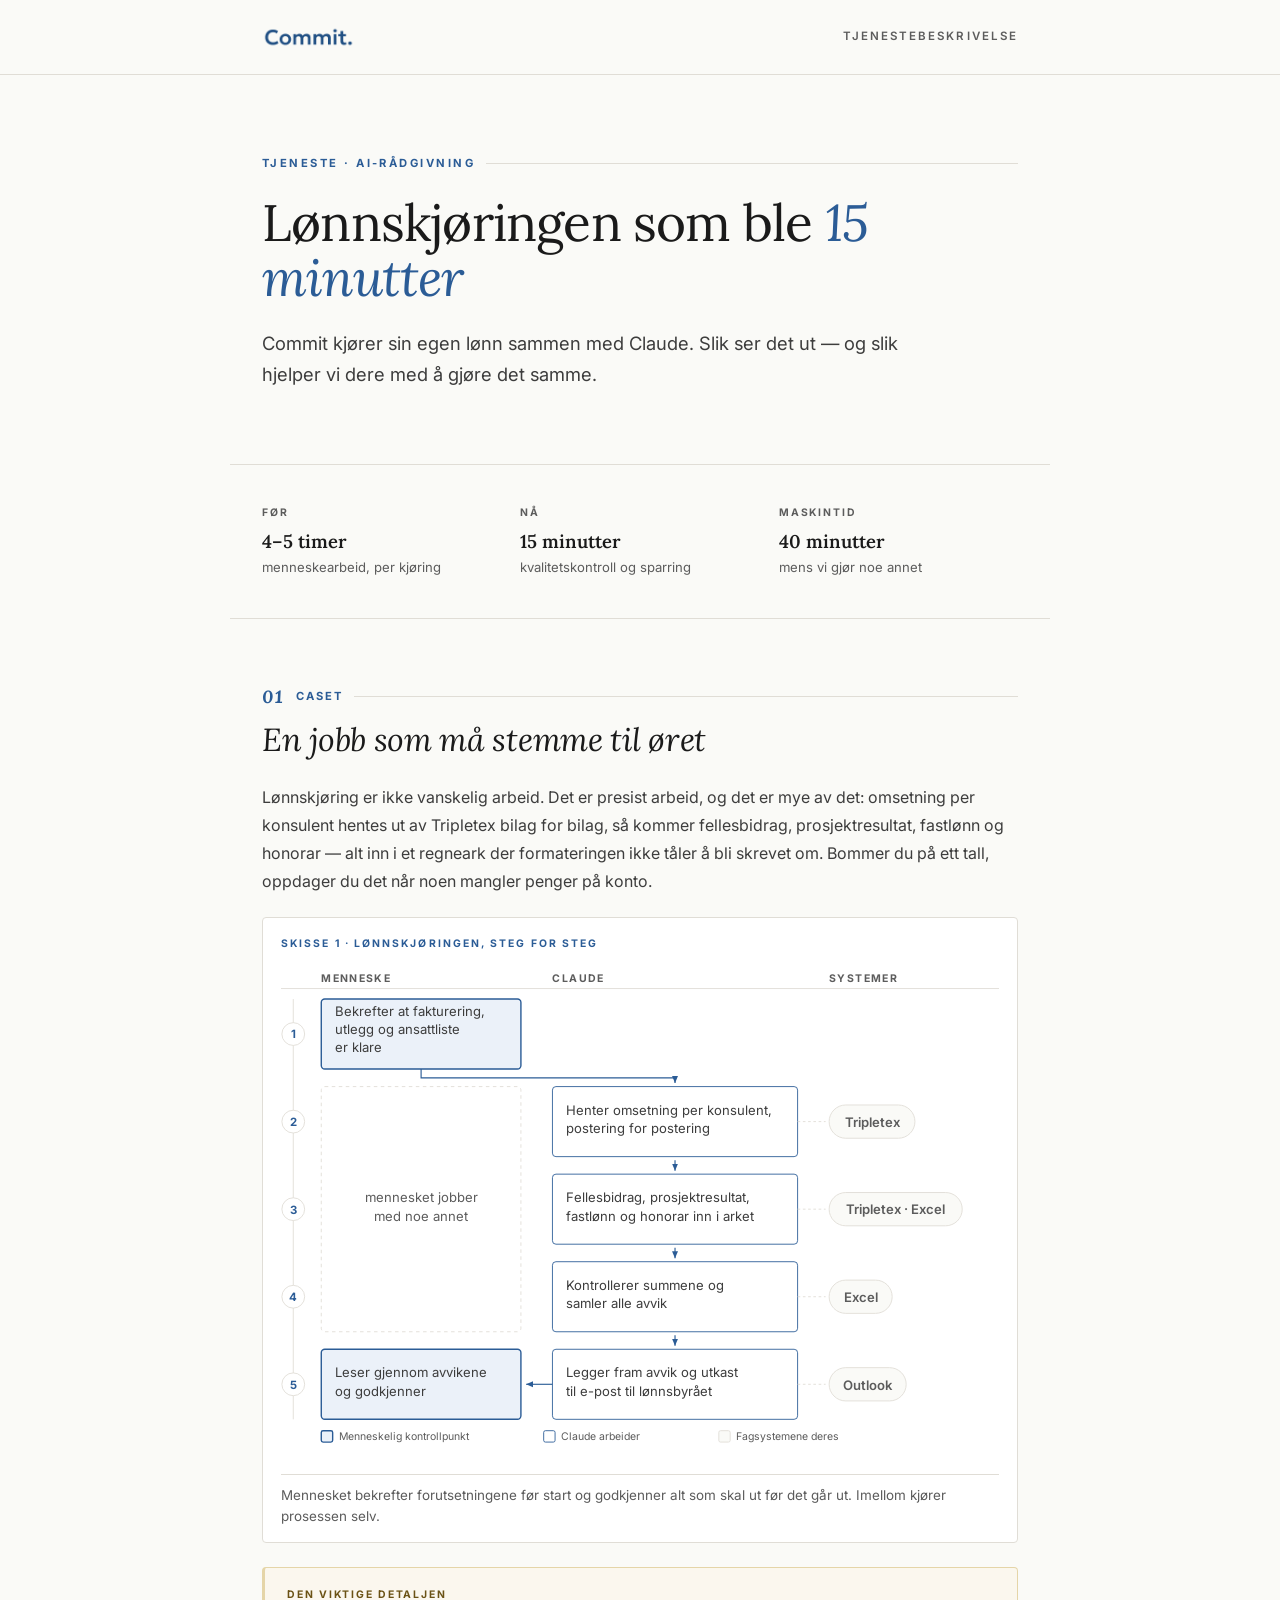
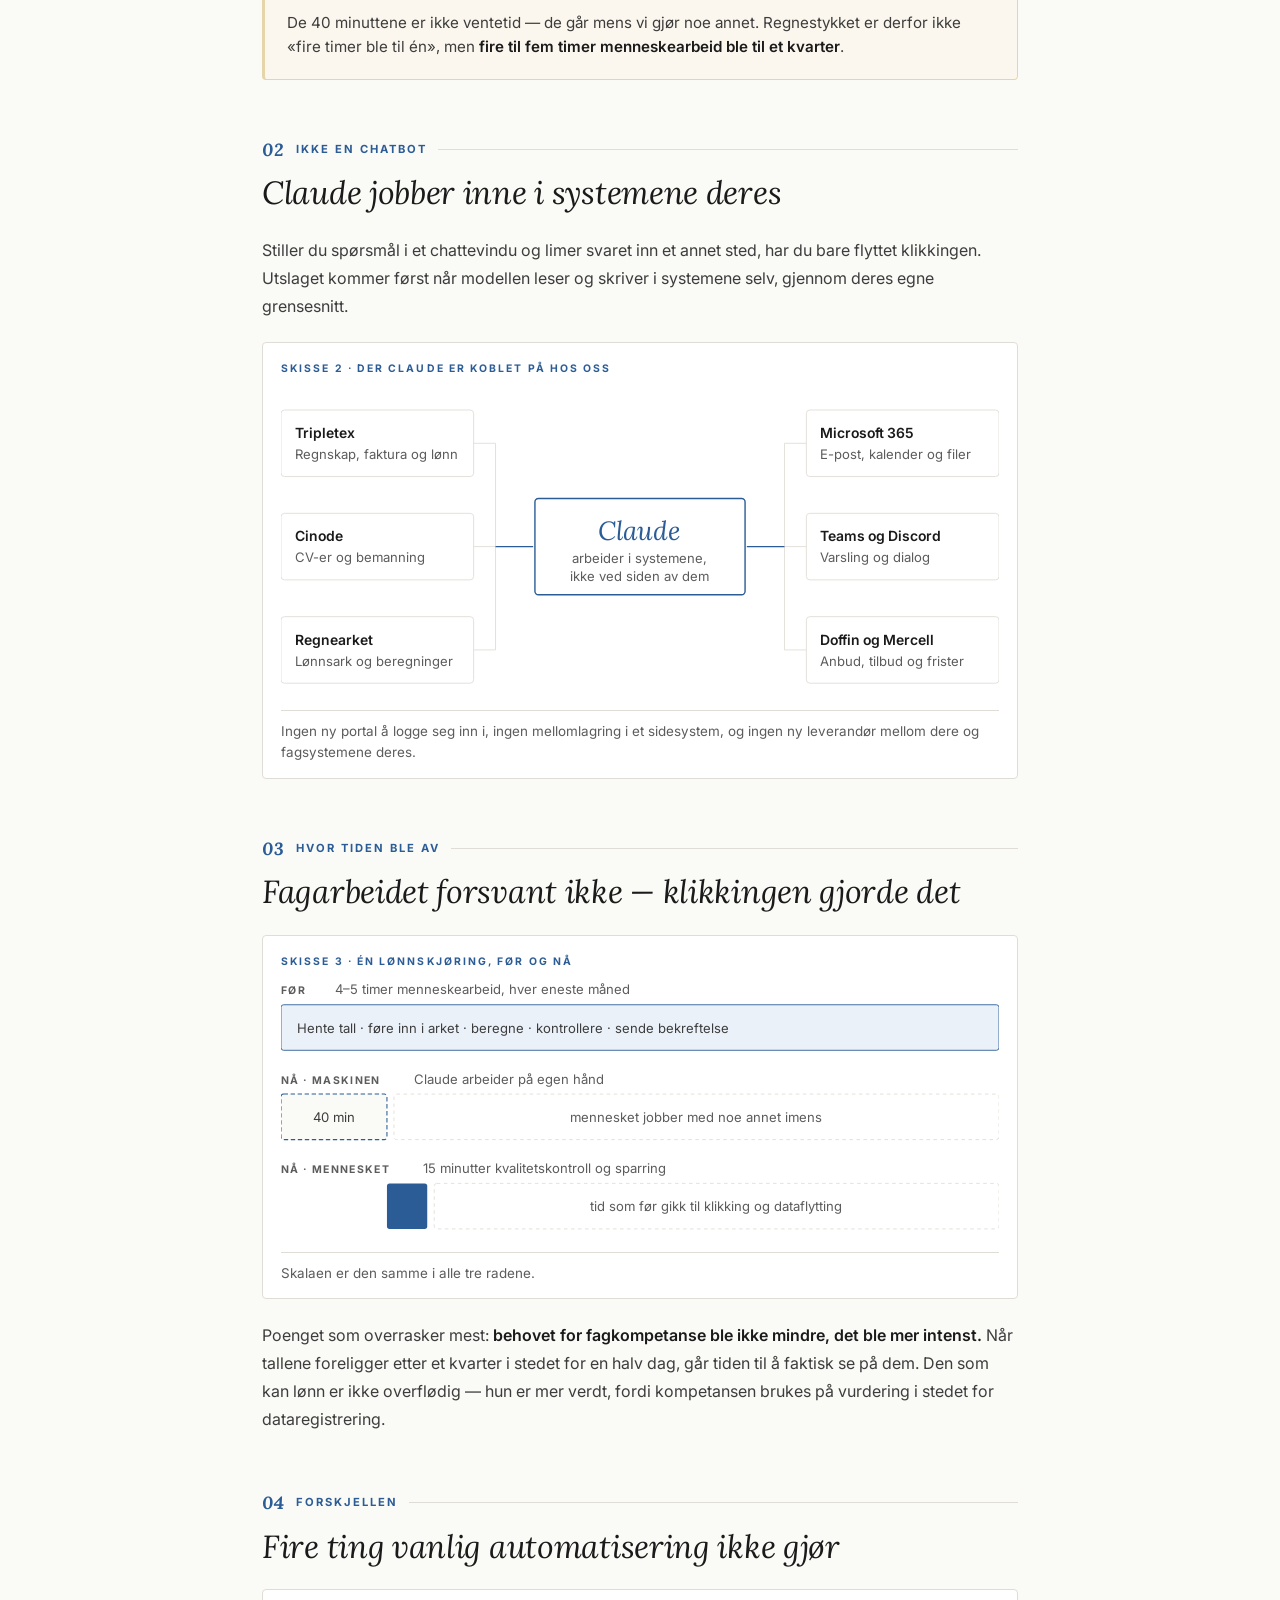
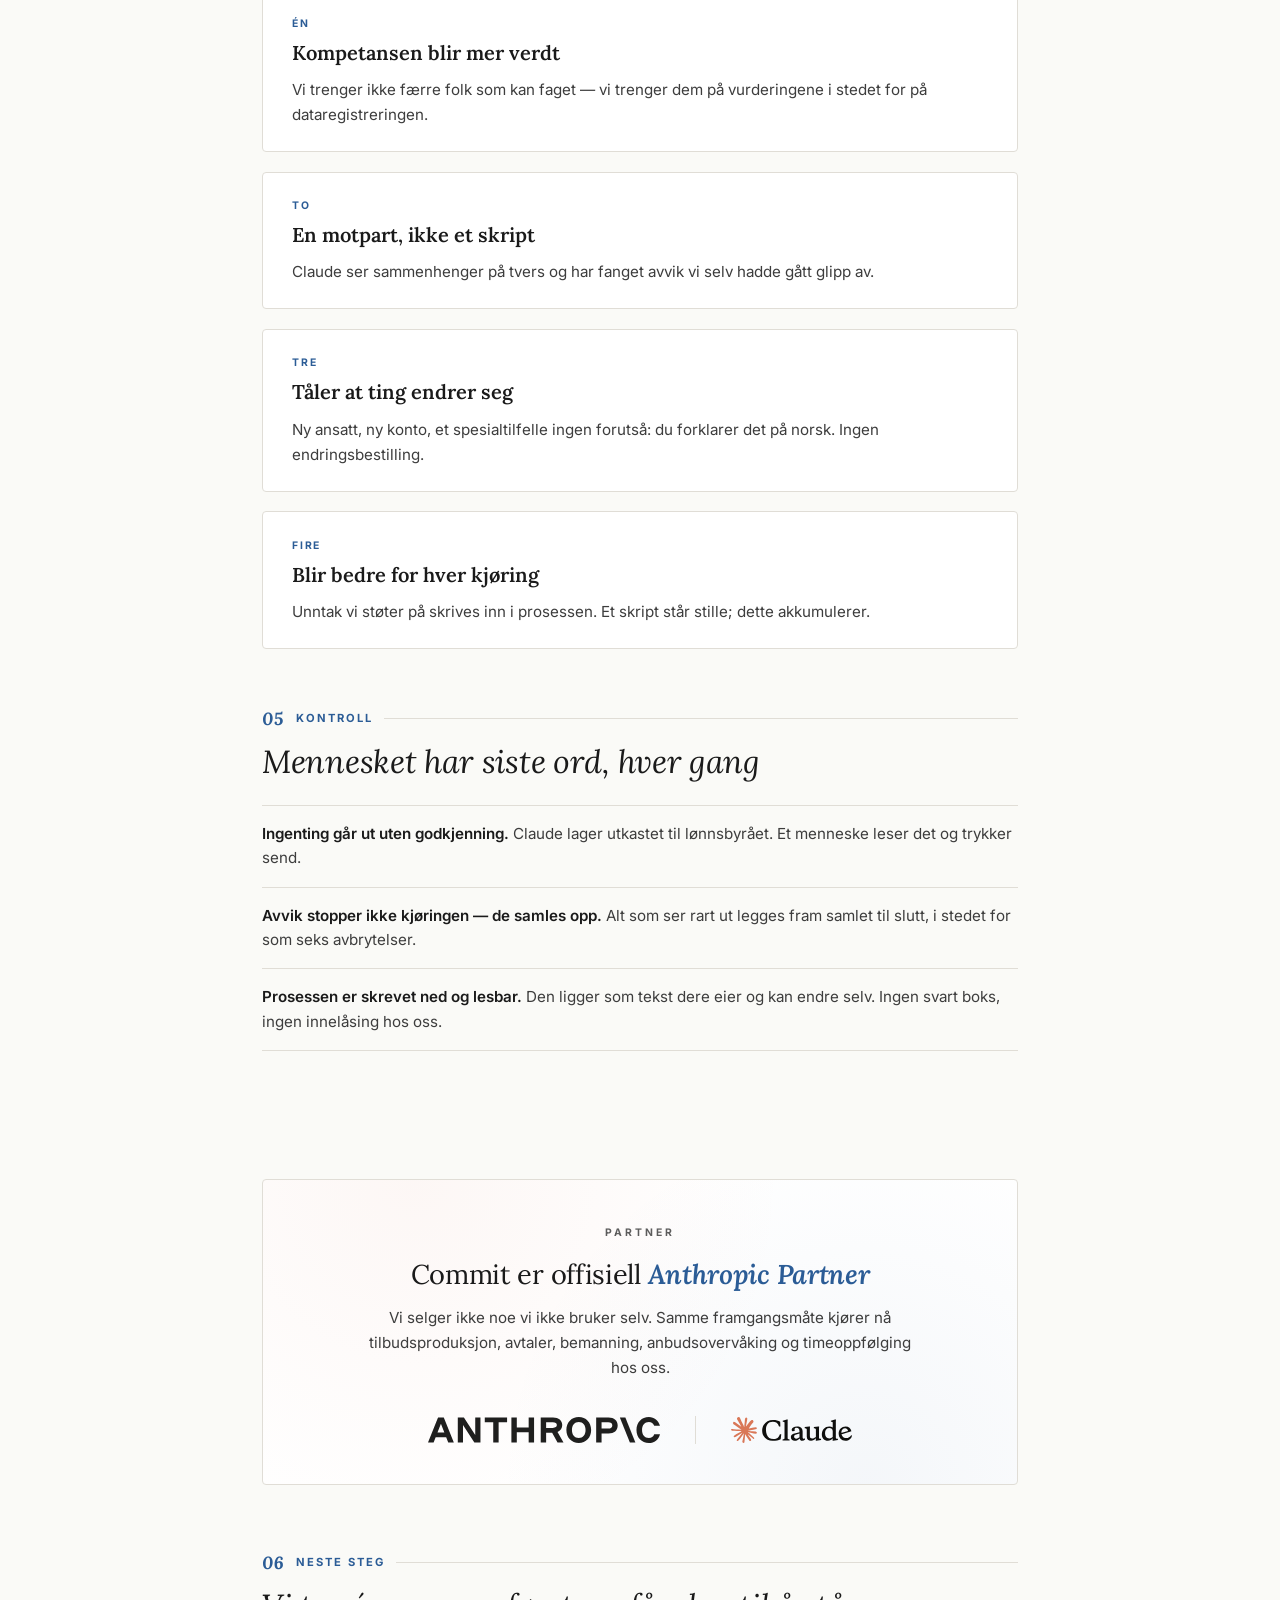
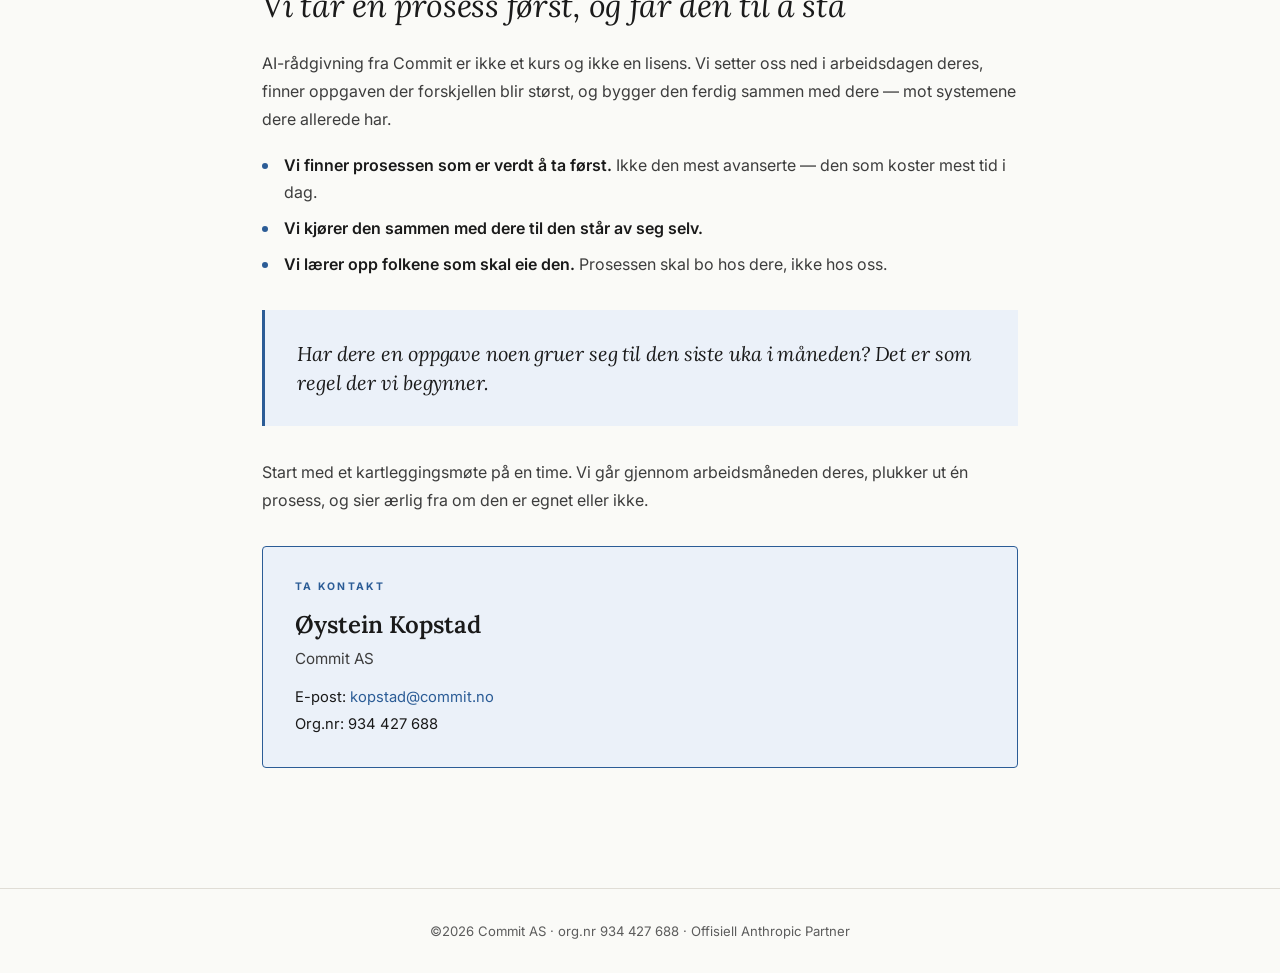
==== index.html @ 09d79eea "Publiser tjenestebeskrivelse for AI-rådgivning Selvstendig HTML (Commit-designsystemet inlinet) plus" ====
<!DOCTYPE html>
<html lang="no">
<head>
<meta charset="UTF-8" />
<meta name="viewport" content="width=device-width, initial-scale=1.0" />
<title>AI-rådgivning — Commit AS</title>
<link rel="preconnect" href="https://fonts.googleapis.com" />
<link rel="preconnect" href="https://fonts.gstatic.com" crossorigin />
<link href="https://fonts.googleapis.com/css2?family=Inter:wght@400;500;600;700&family=Lora:ital,wght@0,400;0,600;1,400;1,600&display=swap" rel="stylesheet" />
<style>
/* =========================================================
   COMMIT DESIGN SYSTEM — v1.2
   En felles stil for Commits dokumenter, websider og PDF-er.
   Bruk via:
   <link href="../Designsystem Commit/commit-style.css" rel="stylesheet" />
   <link href="https://fonts.googleapis.com/css2?family=Inter:wght@400;500;600;700&family=Lora:ital,wght@0,400;0,600;1,400;1,600&display=swap" rel="stylesheet" />

   Endringer i v1.2:
   - Konsolidert font-stack til CSS-variabler (--font-sans, --font-serif).
   - Slettet bakoverkompatibilitetsblokken for nakne <ul> i .content —
     alle dokumenter bruker nå <ul class="bullets"> eksplisitt.
   - @page bruker 20mm rundt hele (matcher Playwright-default uten
     sidetopp/-bunn). Med sidetopp/-bunn bruker Playwright 25mm vert.

   Endringer i v1.1:
   - Løsnet basisstiler (p, strong, em) fra .content-wrapper — virker
     globalt på body-nivå.
   - .section + .section auto-spacing (3.5rem) — slipper inline-style.
   - A11y: :focus-visible, prefers-reduced-motion, --ink-soft #5C5C5C.
   - @page-regel for nettleser-print.
   - Robust font-fallback (system-ui, … for Inter; Georgia for Lora).
   - Komponentkommentarer.
   ========================================================= */

*, *::before, *::after { box-sizing: border-box; margin: 0; padding: 0; }

:root {
  --blue:       #2B5C96;
  --blue-dark:  #1F4373;
  --blue-light: #EBF1F9;
  --ink:        #1a1a1a;
  --ink-mid:    #3D3D3D;
  --ink-soft:   #5C5C5C; /* bumpet fra #666666 for bedre kontrast på små tekster (~6:1 mot --bg) */
  --line:       #E0DDD6;
  --bg:         #FAFAF7;
  --white:      #FFFFFF;
  --warn-bg:    #FBF7EE;
  --warn-line:  #E5D5A8;
  --warn-ink:   #6B5215;
  --container:  820px;

  /* Font-stack med robust system-fallback. Bruk var(--font-sans) / var(--font-serif)
     overalt for å unngå duplisering når stacken må oppdateres. */
  --font-sans:  'Inter', system-ui, -apple-system, 'Segoe UI', Roboto, 'Helvetica Neue', Arial, sans-serif;
  --font-serif: 'Lora', 'Iowan Old Style', 'Apple Garamond', Georgia, 'Times New Roman', serif;
}

html { scroll-behavior: smooth; }
body {
  font-family: var(--font-sans);
  background: var(--bg);
  color: var(--ink);
  -webkit-font-smoothing: antialiased;
  line-height: 1.55;
}

/* ── BASIS-TYPOGRAFI ──
   Disse var tidligere bundet til .content-wrapper. Nå gjelder de globalt
   på body-nivå, slik at <p>, <strong>, <em> får riktig stil uansett om
   innholdet pakkes i .content eller ligger i en annen container.
   Komponenter (.callout, .scenario, .contact-card, .example, .pullquote
   osv.) overstyrer disse selv der det trengs — derfor er base-spesifisiteten
   bevisst lav (body p i stedet for plain p). */
body p {
  font-size: 1rem;
  line-height: 1.75;
  color: var(--ink-mid);
  margin-bottom: 1.2rem;
}
body strong { color: var(--ink); font-weight: 600; }
body em { font-style: italic; color: var(--ink); }

/* ── BULLET-LISTE (signaturen — blå prikk) ──
   Eksplisitt opt-in via .bullets så vi ikke kaprer alle <ul> på siden
   (komponenter som .pitfalls, .refs og .agenda har egne listestiler).
   Nye dokumenter bør bruke <ul class="bullets">. */
.bullets {
  list-style: none;
  margin: 0 0 1.4rem 0;
  padding: 0;
}
.bullets > li {
  font-size: 1rem;
  line-height: 1.7;
  color: var(--ink-mid);
  padding-left: 1.4rem;
  position: relative;
  margin-bottom: 0.55rem;
}
.bullets > li::before {
  content: "";
  position: absolute;
  left: 0;
  top: 0.7rem;
  width: 6px;
  height: 6px;
  border-radius: 50%;
  background: var(--blue);
}

/* Brødtekst-lenker i .content får underline by default for tilgjengelighet —
   farge alene er ikke nok signal om at noe er klikkbart. Komponenter med
   egne lenkestiler (.contact-detail a, .rsvp-btn, footer a) overstyrer
   dette via egen spesifisitet. */
.content a {
  color: var(--blue);
  text-decoration: underline;
  text-decoration-thickness: 1px;
  text-underline-offset: 2px;
}
.content a:hover { color: var(--blue-dark); }

/* ── FOKUS-RING (a11y) ──
   Tastaturbrukere må se hvor fokus er. :focus-visible vises kun når brukeren
   navigerer med tab (ikke ved museklikk), så det forstyrrer ikke pekerflyten. */
a:focus-visible,
button:focus-visible,
.rsvp-btn:focus-visible,
.contact-detail a:focus-visible,
[tabindex]:focus-visible {
  outline: 2px solid var(--blue);
  outline-offset: 2px;
  border-radius: 2px;
}

/* ── REDUCED MOTION (a11y) ──
   Respekter brukerens systeminnstilling for redusert bevegelse. */
@media (prefers-reduced-motion: reduce) {
  html { scroll-behavior: auto; }
  *, *::before, *::after {
    transition: none !important;
    animation: none !important;
  }
}

/* ── NAV ── */
/* Toppstripe med logo og evt. meta-tekst. Brukes på alle dokumenter. */
header.topnav {
  background: var(--bg);
  border-bottom: 1px solid var(--line);
}
.nav-wrap {
  max-width: var(--container);
  margin: 0 auto;
  padding: 0 2rem;
  height: 74px;
  display: flex;
  align-items: center;
  justify-content: space-between;
}
.logo-lockup {
  display: flex;
  align-items: center;
  gap: 1.1rem;
  color: var(--ink);
}
.logo-lockup .logo-img { height: 26px; width: auto; display: block; }
.logo-lockup .logo-secondary { height: 30px; width: auto; display: block; }
.logo-divider {
  width: 1px;
  height: 26px;
  background: var(--line);
  display: block;
}
.nav-meta {
  font-size: 0.72rem;
  font-weight: 600;
  color: var(--ink-soft);
  letter-spacing: 0.18em;
  text-transform: uppercase;
}

/* ── HERO ── */
/* Stor inngangsblokk: eyebrow + H1 (Lora med blå italic-aksent) + ingress.
   Bruk på første side av dokumentet — rapport, guide, invitasjon. */
.hero {
  max-width: var(--container);
  margin: 0 auto;
  padding: 5rem 2rem 3.5rem;
}
.eyebrow {
  font-size: 0.7rem;
  font-weight: 700;
  letter-spacing: 0.22em;
  text-transform: uppercase;
  color: var(--blue);
  margin-bottom: 1.4rem;
  display: flex;
  align-items: center;
  gap: 0.7rem;
}
.eyebrow::after {
  content: "";
  display: block;
  flex: 1;
  height: 1px;
  background: var(--line);
}
.hero h1 {
  font-family: var(--font-serif);
  font-size: 3.2rem;
  font-weight: 400;
  line-height: 1.07;
  letter-spacing: -0.8px;
  color: var(--ink);
  margin-bottom: 1.5rem;
}
.hero h1 .italic {
  font-style: italic;
  color: var(--blue);
}
.hero-subtitle {
  font-family: var(--font-serif);
  font-style: italic;
  font-size: 1.35rem;
  color: var(--ink-mid);
  line-height: 1.4;
  margin-bottom: 1.4rem;
  max-width: 640px;
}
.hero-ingress {
  font-size: 1.15rem;
  line-height: 1.65;
  color: var(--ink-mid);
  max-width: 640px;
}

/* ── FACT BAR (3-kolonne fakta-stripe) ── */
/* Bruk når dokumentet skal åpne/avslutte med 3 nøkkeltall eller fakta-par
   (dato, sted, varighet — eller honorar, varslingsfrist, kanal). */
.facts {
  max-width: var(--container);
  margin: 0 auto;
  padding: 2.5rem 2rem;
  border-top: 1px solid var(--line);
  border-bottom: 1px solid var(--line);
  display: grid;
  grid-template-columns: repeat(3, minmax(0, 1fr));
  gap: 1.2rem;
}
.fact-label {
  font-size: 0.65rem;
  font-weight: 700;
  letter-spacing: 0.18em;
  text-transform: uppercase;
  color: var(--ink-soft);
  margin-bottom: 0.5rem;
}
.fact-value {
  font-family: var(--font-serif);
  font-size: 1.15rem;
  font-weight: 600;
  color: var(--ink);
  line-height: 1.35;
}
.fact-sub {
  font-size: 0.82rem;
  color: var(--ink-soft);
  margin-top: 0.2rem;
}

/* ── CONTENT BLOCK ── */
/* Hovedinnholds-wrapper. Sentrerer alt på 820 px og setter top/side-padding.
   Innholds-typografien (p/ul/strong/em) gjelder globalt fra body-laget;
   .content gir kun layout her. */
.content {
  max-width: var(--container);
  margin: 0 auto;
  padding: 4rem 2rem 2rem;
}
.section {
  margin-bottom: 3.5rem;
}
/* Hjelperegel: gir avstand mellom påfølgende seksjoner uten inline-style.
   margin-bottom over fungerer fortsatt for første seksjon, denne er
   redundant for normalt flow men sikrer korrekt spacing om noen velger
   å nullstille margin-bottom lokalt. */
.section + .section { margin-top: 3.5rem; }
.section-num {
  font-family: var(--font-serif);
  font-style: italic;
  font-size: 1.1rem;
  color: var(--blue);
  font-variant-numeric: tabular-nums;
  letter-spacing: 0.02em;
}
.section-kicker {
  font-size: 0.7rem;
  font-weight: 700;
  letter-spacing: 0.18em;
  text-transform: uppercase;
  color: var(--blue);
  margin-bottom: 0.7rem;
  display: flex;
  align-items: center;
  gap: 0.7rem;
}
.section-kicker.no-rule::after { display: none; }
.section-kicker:not(.no-rule)::after {
  content: "";
  display: block;
  flex: 1;
  height: 1px;
  background: var(--line);
}
.section-title {
  font-family: var(--font-serif);
  font-size: 2rem;
  font-weight: 400;
  font-style: italic;
  color: var(--ink);
  margin-bottom: 1.5rem;
  letter-spacing: -0.3px;
  line-height: 1.18;
}
.subsection-title {
  font-family: var(--font-serif);
  font-size: 1.3rem;
  font-weight: 600;
  color: var(--ink);
  margin: 2rem 0 0.9rem;
  letter-spacing: -0.2px;
  line-height: 1.25;
}

/* Inline-stat (tall som skal stikke seg ut) */
/* Bruk inni en setning for å fremheve et nøkkeltall: "honoraret på <span class="stat">12 000 kr</span>". */
.stat,
.stat-inline {
  font-family: var(--font-serif);
  font-weight: 600;
  color: var(--blue);
  font-style: italic;
  font-variant-numeric: tabular-nums;
}

/* ── PULL QUOTE ── */
/* Sitat eller forskningsspørsmål — blålys bakgrunn, blå venstrekant.
   Bruk for å løfte fram en sentral påstand, et sitat fra en kilde, eller
   det grunnleggende spørsmålet et notat forsøker å besvare. */
.pullquote {
  margin: 2rem 0;
  padding: 1.8rem 2rem;
  border-left: 3px solid var(--blue);
  background: var(--blue-light);
  font-family: var(--font-serif);
  font-style: italic;
  font-size: 1.25rem;
  line-height: 1.45;
  color: var(--ink);
  letter-spacing: -0.1px;
}

/* ── CALLOUT (advarsel/merknad — varm gul) ── */
/* Bruk for skattefeller, "pass på", regulatoriske notater og andre
   merknader leseren absolutt må fange opp. Holdes sparsomt — én eller to
   per dokument. */
.callout {
  background: var(--warn-bg);
  border: 1px solid var(--warn-line);
  border-left: 3px solid var(--warn-line);
  border-radius: 4px;
  padding: 1.2rem 1.4rem;
  margin: 1.5rem 0 1.8rem;
}
.callout-label {
  font-size: 0.65rem;
  font-weight: 700;
  letter-spacing: 0.18em;
  text-transform: uppercase;
  color: var(--warn-ink);
  margin-bottom: 0.5rem;
}
.callout p {
  font-size: 0.95rem;
  line-height: 1.6;
  color: var(--ink-mid);
  margin-bottom: 0;
}
.callout p + p { margin-top: 0.7rem; }
.callout strong { color: var(--ink); }

/* ── KEY/VALUE LIST (ratelist — for satser/priser) ── */
/* Tett liste der venstre side er en etikett (hva) og høyre side et tall
   (hvor mye). Bruk til prislister, satsoversikter, godtgjøringstabeller. */
.ratelist {
  margin: 1.2rem 0 2rem;
  border-top: 1px solid var(--line);
}
.rate-row {
  display: grid;
  grid-template-columns: 1fr auto;
  gap: 1.5rem;
  padding: 1rem 0;
  border-bottom: 1px solid var(--line);
  align-items: baseline;
}
.rate-label {
  font-size: 0.95rem;
  color: var(--ink);
}
.rate-label-sub {
  font-size: 0.82rem;
  color: var(--ink-soft);
  margin-top: 0.15rem;
}
.rate-value {
  font-family: var(--font-serif);
  font-weight: 600;
  color: var(--blue);
  font-size: 1.1rem;
  font-variant-numeric: tabular-nums;
  white-space: nowrap;
}

/* ── DEFINITION TABLE (2 kolonne kort-par) ── */
/* To hvite kort side om side med liten label + tittel + body. Bruk når
   to begreper skal stilles opp mot hverandre (f.eks. "før" vs "etter",
   "regelen" vs "unntaket"). */
.deftable {
  display: grid;
  grid-template-columns: 1fr 1fr;
  gap: 1.2rem;
  margin: 1.5rem 0 2rem;
}
.defcard {
  background: var(--white);
  border: 1px solid var(--line);
  border-radius: 4px;
  padding: 1.6rem 1.6rem 1.4rem;
}
.defcard-label {
  font-size: 0.65rem;
  font-weight: 700;
  letter-spacing: 0.18em;
  text-transform: uppercase;
  color: var(--blue);
  margin-bottom: 0.6rem;
}
.defcard-title {
  font-family: var(--font-serif);
  font-size: 1.2rem;
  font-weight: 600;
  color: var(--ink);
  margin-bottom: 0.6rem;
}
.defcard-body {
  font-size: 0.92rem;
  line-height: 1.6;
  color: var(--ink-soft);
}
.defcard-body strong { color: var(--ink); }

/* ── DATA TABLE (3-kolonne, for teori/oversikter) ── */
/* Tre-kolonne tabell egnet for teori-oversikter, lovparagrafer eller
   andre rader der primærtekst, sekundærtekst og tertiærtekst hører
   sammen. .is-2col gir et lett justert kolonneoppsett. */
.datatable {
  margin: 1.5rem 0 1.8rem;
  border-top: 1px solid var(--line);
  width: 100%;
}
.datatable-row {
  display: grid;
  grid-template-columns: 1.4fr 1.2fr 2fr;
  gap: 1.2rem;
  padding: 1rem 0;
  border-bottom: 1px solid var(--line);
  align-items: start;
}
.datatable-row.is-head {
  padding: 0.7rem 0;
  border-bottom: 1px solid var(--ink);
}
.datatable-row.is-head > div {
  font-size: 0.65rem;
  font-weight: 700;
  letter-spacing: 0.18em;
  text-transform: uppercase;
  color: var(--ink-soft);
}
.dt-primary {
  font-weight: 600;
  color: var(--ink);
  font-size: 0.96rem;
  line-height: 1.4;
}
.dt-secondary {
  font-size: 0.88rem;
  color: var(--ink-soft);
  line-height: 1.5;
  font-style: italic;
}
.dt-tertiary {
  font-size: 0.92rem;
  color: var(--ink-mid);
  line-height: 1.55;
}
.datatable.is-2col .datatable-row { grid-template-columns: 1fr 1.2fr 1.6fr; }

/* ── TRACKS (2-kolonne kort med leder/lead — for tospor-agendaer) ── */
/* Bruk når et arrangement har to parallelle spor (f.eks. teknisk vs.
   forretning), eller for å presentere to alternative løp side om side. */
.tracks {
  display: grid;
  grid-template-columns: 1fr 1fr;
  gap: 1.2rem;
  margin-top: 2rem;
}
.track {
  background: var(--white);
  border: 1px solid var(--line);
  border-radius: 4px;
  padding: 1.8rem;
}
.track-label {
  font-size: 0.65rem;
  font-weight: 700;
  letter-spacing: 0.18em;
  text-transform: uppercase;
  color: var(--blue);
  margin-bottom: 0.7rem;
}
.track-title {
  font-family: var(--font-serif);
  font-size: 1.3rem;
  font-weight: 600;
  color: var(--ink);
  margin-bottom: 0.7rem;
  line-height: 1.25;
}
.track-desc {
  font-size: 0.92rem;
  line-height: 1.6;
  color: var(--ink-soft);
  margin-bottom: 1.2rem;
}
.track-lead {
  font-size: 0.82rem;
  color: var(--ink-mid);
  border-top: 1px solid var(--line);
  padding-top: 0.9rem;
}
.track-lead-label {
  font-size: 0.62rem;
  font-weight: 700;
  letter-spacing: 0.16em;
  text-transform: uppercase;
  color: var(--ink-soft);
  margin-bottom: 0.2rem;
}

/* ── AGENDA (tidslinje) ── */
/* Klokkeslett-basert programoversikt. Bruk i invitasjoner og program-
   notater når noe skjer i en sekvens med faste tidspunkter. */
.agenda {
  margin-top: 2.5rem;
  border-top: 1px solid var(--line);
}
.agenda-row {
  display: grid;
  grid-template-columns: 90px 1fr;
  gap: 1.5rem;
  padding: 1.4rem 0;
  border-bottom: 1px solid var(--line);
  align-items: start;
}
.agenda-time {
  font-family: var(--font-serif);
  font-size: 1.1rem;
  font-weight: 600;
  color: var(--blue);
  font-variant-numeric: tabular-nums;
}
.agenda-body {
  font-size: 1rem;
  color: var(--ink);
}
.agenda-body strong {
  font-weight: 600;
  color: var(--ink);
}
.agenda-body-sub {
  font-size: 0.88rem;
  color: var(--ink-soft);
  margin-top: 0.25rem;
}

/* ── PRESENTERS (ansiktssirkler med navn/rolle) ── */
/* Bruk for å vise hvem som holder noe — foredragsholdere, panel,
   verter. Liten rund profilbilde + navn + rolle. */
.presenters {
  display: flex;
  gap: 2rem;
  margin-top: 1.5rem;
  flex-wrap: wrap;
}
.presenter {
  display: flex;
  gap: 0.8rem;
  align-items: center;
}
.presenter img {
  width: 48px;
  height: 48px;
  border-radius: 50%;
  object-fit: cover;
  object-position: center top;
}
.presenter-name {
  font-weight: 600;
  color: var(--ink);
  font-size: 0.92rem;
}
.presenter-role {
  font-size: 0.78rem;
  color: var(--ink-soft);
}

/* ── HYPOTHESIS / NUMBERED CARDS (H1, H2 ...) ── */
/* Hypotese-kort med stor italic-label til venstre (H1, H2 ...) og
   beskrivelse til høyre. Bruk i fagnotater, masteroppgaver og
   problemnotater der ulike hypoteser/forslag skal listes. */
.hypotheses {
  display: grid;
  grid-template-columns: 1fr;
  gap: 0.9rem;
  margin: 1.5rem 0 0.4rem;
}
.hyp {
  display: grid;
  grid-template-columns: 56px 1fr;
  gap: 1.2rem;
  background: var(--white);
  border: 1px solid var(--line);
  border-radius: 4px;
  padding: 1.3rem 1.5rem;
  align-items: start;
}
.hyp-label {
  font-family: var(--font-serif);
  font-style: italic;
  font-weight: 600;
  font-size: 1.4rem;
  color: var(--blue);
  line-height: 1;
}
.hyp-body {
  font-size: 0.97rem;
  line-height: 1.6;
  color: var(--ink-mid);
}

/* ── SCENARIOS (kort med label + tittel + kropp) ── */
/* Bruk når ulike kontekster eller tilfeller skal beskrives parallelt
   ("Scenario A: kunden er...", "Scenario B: kunden er..."). */
.scenarios {
  display: grid;
  grid-template-columns: 1fr;
  gap: 1.2rem;
  margin: 1.5rem 0 1rem;
}
.scenario {
  background: var(--white);
  border: 1px solid var(--line);
  border-radius: 4px;
  padding: 1.6rem 1.8rem 1.5rem;
}
.scenario-label {
  font-size: 0.65rem;
  font-weight: 700;
  letter-spacing: 0.18em;
  text-transform: uppercase;
  color: var(--blue);
  margin-bottom: 0.5rem;
}
.scenario-title {
  font-family: var(--font-serif);
  font-size: 1.25rem;
  font-weight: 600;
  color: var(--ink);
  margin-bottom: 0.7rem;
  line-height: 1.3;
}
.scenario-body {
  font-size: 0.95rem;
  line-height: 1.65;
  color: var(--ink-mid);
}

/* ── EXAMPLES (talleksempler — 2-kolonne kort med summlinje) ── */
/* Konkrete talleksempler stilt opp mot hverandre — f.eks. "med fradrag"
   vs. "uten fradrag", eller to ulike honorarberegninger. Hvert kort har
   egen summlinje nederst. */
.examples {
  display: grid;
  grid-template-columns: 1fr 1fr;
  gap: 1.2rem;
  margin-top: 1.5rem;
}
.example {
  background: var(--white);
  border: 1px solid var(--line);
  border-radius: 4px;
  padding: 1.6rem 1.6rem 1.4rem;
  display: flex;
  flex-direction: column;
}
.example-label {
  font-size: 0.65rem;
  font-weight: 700;
  letter-spacing: 0.18em;
  text-transform: uppercase;
  color: var(--blue);
  margin-bottom: 0.6rem;
}
.example-title {
  font-family: var(--font-serif);
  font-size: 1.15rem;
  font-weight: 600;
  color: var(--ink);
  margin-bottom: 0.5rem;
  line-height: 1.3;
}
.example-setup {
  font-size: 0.88rem;
  line-height: 1.55;
  color: var(--ink-soft);
  margin-bottom: 1rem;
}
.example-lines {
  font-size: 0.9rem;
  line-height: 1.55;
  color: var(--ink-mid);
  margin-bottom: 0.9rem;
}
.example-line {
  display: flex;
  justify-content: space-between;
  gap: 0.6rem;
  padding: 0.3rem 0;
  border-bottom: 1px dotted var(--line);
}
.example-line:last-child { border-bottom: none; }
.example-line-text { color: var(--ink-mid); }
.example-line-amount {
  font-variant-numeric: tabular-nums;
  color: var(--ink);
  white-space: nowrap;
}
.example-total {
  margin-top: auto;
  padding-top: 0.9rem;
  border-top: 1px solid var(--line);
  display: flex;
  justify-content: space-between;
  align-items: baseline;
  gap: 0.6rem;
}
.example-total-label {
  font-size: 0.7rem;
  font-weight: 700;
  letter-spacing: 0.16em;
  text-transform: uppercase;
  color: var(--ink-soft);
}
.example-total-amount {
  font-family: var(--font-serif);
  font-weight: 600;
  font-style: italic;
  color: var(--blue);
  font-size: 1.25rem;
  font-variant-numeric: tabular-nums;
}

/* ── PITFALLS LIST (tett liste med separatorlinjer) ── */
/* Bruk når en huskeliste/sjekkliste/feilliste skal være lett å skanne.
   Tettere enn vanlig <ul>, ingen punkter, kun separatorlinjer mellom
   punktene. Egnet for "vanlige feil", "ting å passe på". */
.pitfalls {
  list-style: none;
  margin: 1.2rem 0 0 0;
  padding: 0;
  border-top: 1px solid var(--line);
}
.pitfalls li {
  padding: 1rem 0;
  border-bottom: 1px solid var(--line);
  font-size: 0.95rem;
  line-height: 1.6;
  color: var(--ink-mid);
}
.pitfalls li::before { display: none; }
.pitfalls li strong { color: var(--ink); }

/* ── REFERENCES (akademisk litteraturliste) ── */
/* Litteraturliste/kildehenvisninger med hengende innrykk. Bruk i
   fagnotater og masteroppgavetekster der sitater må refereres formelt. */
.refs {
  margin-top: 1rem;
  list-style: none;
  padding: 0;
}
.refs li {
  font-size: 0.86rem;
  line-height: 1.55;
  color: var(--ink-mid);
  padding-left: 1.6rem;
  text-indent: -1.6rem;
  margin-bottom: 0.65rem;
}
.refs li::before { display: none; }
.refs li em { font-style: italic; }

/* ── CONTACT CARD (lyseblå kontaktboks) ── */
/* Avsluttende kontaktkort — hvem kan jeg ringe? Bruk én gang nederst i
   dokumentet, gjerne over RSVP eller footer. */
.contact-card {
  background: var(--blue-light);
  border: 1px solid var(--blue);
  border-radius: 4px;
  padding: 2rem 2rem 1.7rem;
  margin: 2rem 0 1rem;
}
.contact-label {
  font-size: 0.65rem;
  font-weight: 700;
  letter-spacing: 0.22em;
  text-transform: uppercase;
  color: var(--blue);
  margin-bottom: 0.7rem;
}
.contact-name {
  font-family: var(--font-serif);
  font-size: 1.5rem;
  font-weight: 600;
  color: var(--ink);
  margin-bottom: 0.2rem;
}
.contact-role {
  font-size: 0.95rem;
  color: var(--ink-mid);
  margin-bottom: 1rem;
}
.contact-detail {
  font-size: 0.92rem;
  color: var(--ink);
  margin-bottom: 0.25rem;
}
.contact-detail a {
  color: var(--blue);
  text-decoration: none;
  border-bottom: 1px solid transparent;
  transition: border-color 0.2s;
}
.contact-detail a:hover { border-bottom-color: var(--blue); }

/* ── PARTNER PANEL (sentrert hvitt panel med radial-glow) ── */
/* Bruk i invitasjoner og samarbeidsannonser når en partner / samarbeids-
   organisasjon skal løftes fram. Subtil radial-glow gir varme uten å
   bryte med 1-pikselslinje-estetikken. */
.partner {
  max-width: var(--container);
  margin: 2.5rem auto 0;
  padding: 0 2rem;
}
.partner-inner {
  background: var(--white);
  border: 1px solid var(--line);
  border-radius: 4px;
  padding: 2.8rem 2.5rem 2.5rem;
  text-align: center;
  position: relative;
  overflow: hidden;
}
.partner-inner::before {
  content: "";
  position: absolute;
  inset: 0;
  background:
    radial-gradient(circle at 20% 0%, rgba(217,119,87,0.06) 0%, transparent 55%),
    radial-gradient(circle at 80% 100%, rgba(43,92,150,0.05) 0%, transparent 55%);
  pointer-events: none;
}
.partner-inner > * { position: relative; }
.partner-label {
  font-size: 0.65rem;
  font-weight: 700;
  letter-spacing: 0.28em;
  text-transform: uppercase;
  color: var(--ink-soft);
  margin-bottom: 1rem;
}
.partner-title {
  font-family: var(--font-serif);
  font-size: 1.7rem;
  font-weight: 400;
  color: var(--ink);
  line-height: 1.25;
  letter-spacing: -0.3px;
  margin-bottom: 0.9rem;
}
.partner-title .partner-italic {
  font-style: italic;
  font-weight: 600;
  color: var(--blue);
}
.partner-desc {
  font-size: 0.95rem;
  line-height: 1.65;
  color: var(--ink-mid);
  max-width: 560px;
  margin: 0 auto 2.2rem;
}
.partner-lockup {
  display: flex;
  align-items: center;
  justify-content: center;
  gap: 2.2rem;
  flex-wrap: wrap;
}
.partner-lockup img { display: block; height: 26px; width: auto; }
.partner-lockup .partner-divider {
  width: 1px;
  height: 28px;
  background: var(--line);
  display: block;
}

/* ── RSVP (call-to-action med knapp og QR) ── */
/* Eksklusivt for invitasjoner: påmeldingsblokk med stor italic-tittel,
   beskjed, knapp og evt. QR-kode. Plasseres mot slutten, før footer. */
.rsvp {
  max-width: var(--container);
  margin: 0 auto;
  padding: 3.5rem 2rem 4rem;
  text-align: center;
}
.rsvp-title {
  font-family: var(--font-serif);
  font-size: 2rem;
  font-weight: 400;
  font-style: italic;
  color: var(--ink);
  margin-bottom: 0.8rem;
  letter-spacing: -0.3px;
}
.rsvp p {
  font-size: 1rem;
  color: var(--ink-mid);
  max-width: 520px;
  margin: 0 auto 2rem;
  line-height: 1.65;
}
.rsvp-deadline {
  font-weight: 600;
  color: var(--blue);
}
.rsvp-btn {
  display: inline-block;
  background: var(--blue);
  color: var(--white);
  text-decoration: none;
  font-weight: 600;
  font-size: 0.95rem;
  padding: 0.9rem 2rem;
  border-radius: 4px;
  transition: background 0.2s;
  letter-spacing: 0.01em;
}
.rsvp-btn:hover { background: var(--blue-dark); }
.rsvp-actions {
  display: flex;
  align-items: center;
  justify-content: center;
  gap: 1.8rem;
  flex-wrap: wrap;
}
.rsvp-cta {
  display: flex;
  flex-direction: column;
  align-items: center;
  gap: 0.7rem;
}
.rsvp-url-inline {
  font-size: 0.78rem;
  color: var(--ink-soft);
  font-variant-numeric: tabular-nums;
}
.rsvp-or-vert {
  display: flex;
  align-items: center;
  justify-content: center;
  font-size: 0.7rem;
  letter-spacing: 0.22em;
  text-transform: uppercase;
  color: var(--ink-soft);
  font-weight: 700;
  padding: 0 0.4rem;
  position: relative;
}
.rsvp-or-vert::before, .rsvp-or-vert::after {
  content: "";
  position: absolute;
  left: 50%;
  width: 1px;
  background: var(--line);
  height: 32px;
}
.rsvp-or-vert::before { top: 0; transform: translate(-50%, -100%); }
.rsvp-or-vert::after { bottom: 0; transform: translate(-50%, 100%); }
.rsvp-qr-wrap {
  display: flex;
  flex-direction: column;
  align-items: center;
  gap: 0.55rem;
}
.rsvp-qr {
  display: inline-block;
  background: var(--white);
  border: 1px solid var(--line);
  border-radius: 6px;
  padding: 10px;
}
.rsvp-qr img { display: block; width: 130px; height: 130px; }
.rsvp-qr-caption {
  font-size: 0.7rem;
  letter-spacing: 0.18em;
  text-transform: uppercase;
  color: var(--ink-soft);
  font-weight: 700;
}

/* ── FOOTER ── */
/* Avsluttende meta-stripe — kontakt, copyright, lenker til relaterte sider. */
footer {
  border-top: 1px solid var(--line);
  padding: 2rem;
  text-align: center;
  font-size: 0.82rem;
  color: var(--ink-soft);
  background: var(--bg);
  margin-top: 2rem;
}
/* Resett av globalt p-stil — footer er kompakt og bør ikke ha margin-bottom. */
footer p { margin-bottom: 0; font-size: inherit; color: inherit; line-height: inherit; }
footer a {
  color: var(--ink-soft);
  text-decoration: underline;
  text-decoration-color: var(--line);
}
footer a:hover { color: var(--blue); }

/* ── RESPONSIVT (< 680 px) ── */
@media (max-width: 680px) {
  .hero { padding: 3.5rem 1.5rem 2.5rem; }
  .hero h1 { font-size: 2.2rem; }
  .hero-subtitle { font-size: 1.1rem; }
  .hero-ingress { font-size: 1rem; }
  .facts {
    grid-template-columns: 1fr;
    gap: 1.3rem;
    padding: 2rem 1.5rem;
  }
  .content { padding: 3rem 1.5rem 1.5rem; }
  .section-title { font-size: 1.6rem; }
  .deftable { grid-template-columns: 1fr; }
  .tracks { grid-template-columns: 1fr; }
  .examples { grid-template-columns: 1fr; }
  .agenda-row { grid-template-columns: 1fr; gap: 0.3rem; padding: 1.2rem 0; }
  .agenda-time { font-size: 1rem; }
  .nav-wrap { padding: 0 1.5rem; gap: 1rem; }
  .nav-meta { font-size: 0.65rem; }
  .rate-row { grid-template-columns: 1fr; gap: 0.3rem; }
  .datatable-row,
  .datatable.is-2col .datatable-row { grid-template-columns: 1fr; gap: 0.4rem; }
  .datatable-row.is-head { display: none; }
  .hyp { grid-template-columns: 1fr; gap: 0.4rem; }
  .pullquote { font-size: 1.1rem; padding: 1.4rem 1.4rem; }
  .partner { padding: 0 1.5rem; }
  .partner-inner { padding: 2rem 1.5rem; }
  .partner-title { font-size: 1.35rem; }
  .partner-desc { font-size: 0.9rem; }
  .partner-lockup { gap: 1.4rem; }
  .partner-lockup img { height: 22px; }
  .partner-divider { height: 22px; }
  .rsvp { padding: 2.5rem 1.5rem 3rem; }
  .rsvp-title { font-size: 1.6rem; }
}

/* ── PRINT/PDF ── */
/* @page-regelen sørger for at nettleserens egen "Print to PDF" matcher
   Playwright-rendringens default (20mm rundt hele). break-inside-reglene
   hindrer at kortkomponenter splittes over sidebrudd. Løftet ut av @media
   print fordi @page bare aktiveres ved sideinndeling uansett — det gjør
   regelen synlig også for verktøy som ikke evaluerer @media print.

   Merk: når Playwright kjøres med sidetopp/-bunn (default), bruker den
   25mm topp/bunn for å gi plass til disse. Browser-print har ikke noen
   tilsvarende sidetopp/-bunn og bruker 20mm hele veien — det er bevisst. */
@page {
  size: A4;
  margin: 20mm;
}
@media print {
  body { background: var(--white); }
  .hero { padding-top: 3rem; }
  .section,
  .scenario,
  .hyp,
  .callout,
  .contact-card,
  .pullquote,
  .track,
  .example,
  .defcard,
  .partner-inner { break-inside: avoid; page-break-inside: avoid; }
  footer { margin-top: 1rem; }
}


/* ── Figurer (skisser) — bygger på designtokens, ingen nye farger ── */
.figure{background:var(--white);border:1px solid var(--line);border-radius:4px;padding:18px 18px 14px;margin:22px 0}
.figure svg{width:100%;height:auto;display:block}
.figure-label{font-family:var(--font-sans);font-size:.65rem;font-weight:700;letter-spacing:.2em;text-transform:uppercase;color:var(--blue);margin-bottom:12px}
.figure-caption{margin-top:14px;padding-top:10px;border-top:1px solid var(--line);font-family:var(--font-sans);font-size:.84rem;line-height:1.6;color:var(--ink-soft)}
.fig-lane{font-family:var(--font-sans);font-size:12px;font-weight:700;letter-spacing:.13em;fill:var(--ink-soft)}
.fig-head{font-family:var(--font-sans);font-size:16px;font-weight:600;fill:var(--ink)}
.fig-body{font-family:var(--font-sans);font-size:15px;fill:var(--ink-mid)}
.fig-soft{font-family:var(--font-sans);font-size:15px;fill:var(--ink-soft)}
.fig-sys{font-family:var(--font-sans);font-size:15px;font-weight:600;fill:var(--ink-soft)}
.fig-numdot{font-family:var(--font-sans);font-size:13px;font-weight:700;fill:var(--blue)}
.fig-legend{font-family:var(--font-sans);font-size:12px;fill:var(--ink-soft)}
@media print{
  .figure{break-inside:avoid}
  /* A4-render havner under designsystemets 680px-breakpoint, som kollapser
     flerkolonne-komponentene. Gjenopprett dem så PDF-en matcher nettversjonen. */
  .facts{grid-template-columns:repeat(3,minmax(0,1fr));padding:2.2rem 2rem}
  .scenarios{grid-template-columns:repeat(2,minmax(0,1fr))}
  .content{padding:2.4rem 1.5rem 1rem}
  /* Designsystemet holder hele .section samlet på én side. I et dokument med
     mange korte seksjoner gir det halvtomme sider — la seksjonene flyte, men
     behold kort, figurer og overskrifter samlet. */
  .section{break-inside:auto;page-break-inside:auto}
  .section-kicker,.section-title,.subsection-title{break-after:avoid;page-break-after:avoid}
}
@media (max-width:640px){.figure{padding:18px 12px 14px}}
</style>
</head>
<body>

<header class="topnav">
  <div class="nav-wrap">
    <div class="logo-lockup">
      <img src="[data-uri]" alt="Commit" class="logo-img" />
    </div>
    <div class="nav-meta">Tjenestebeskrivelse</div>
  </div>
</header>

<section class="hero">
  <div class="eyebrow">Tjeneste · AI-rådgivning</div>
  <h1>Lønnskjøringen som ble <span class="italic">15 minutter</span></h1>
  <p class="hero-ingress">
    Commit kjører sin egen lønn sammen med Claude. Slik ser det ut — og slik hjelper vi
    dere med å gjøre det samme.
  </p>
</section>

<section class="facts">
  <div>
    <div class="fact-label">Før</div>
    <div class="fact-value">4–5 timer</div>
    <div class="fact-sub">menneskearbeid, per kjøring</div>
  </div>
  <div>
    <div class="fact-label">Nå</div>
    <div class="fact-value">15 minutter</div>
    <div class="fact-sub">kvalitetskontroll og sparring</div>
  </div>
  <div>
    <div class="fact-label">Maskintid</div>
    <div class="fact-value">40 minutter</div>
    <div class="fact-sub">mens vi gjør noe annet</div>
  </div>
</section>

<section class="content">

  <div class="section">
    <div class="section-kicker"><span class="section-num">01</span> Caset</div>
    <h2 class="section-title">En jobb som må stemme til øret</h2>
    <p>
      Lønnskjøring er ikke vanskelig arbeid. Det er presist arbeid, og det er mye av det:
      omsetning per konsulent hentes ut av Tripletex bilag for bilag, så kommer
      fellesbidrag, prosjektresultat, fastlønn og honorar — alt inn i et regneark der
      formateringen ikke tåler å bli skrevet om. Bommer du på ett tall, oppdager du det
      når noen mangler penger på konto.
    </p>

    <div class="figure">
      <div class="figure-label">Skisse 1 · Lønnskjøringen, steg for steg</div>
      <svg viewBox="0 0 820 566" role="img" aria-label="Lonnskjoringen steg for steg fordelt paa menneske, Claude og systemer">
<defs><marker id="ar" viewBox="0 0 8 8" refX="7" refY="4" markerWidth="7" markerHeight="7"
   orient="auto-start-reverse"><path d="M0,1 L7,4 L0,7 z" fill="#2B5C96"/></marker></defs>
<text class="fig-lane" x="46" y="20">MENNESKE</text>
<text class="fig-lane" x="310" y="20">CLAUDE</text>
<text class="fig-lane" x="626" y="20">SYSTEMER</text>
<line x1="0" y1="28" x2="820" y2="28" stroke="#E0DDD6" stroke-width="1"/>
<line x1="14" y1="40" x2="14" y2="520" stroke="#E0DDD6" stroke-width="1"/>
<circle cx="14" cy="80" r="13" fill="#FFFFFF" stroke="#E0DDD6" stroke-width="1"/>
<text class="fig-numdot" x="14" y="85" text-anchor="middle">1</text>
<circle cx="14" cy="180" r="13" fill="#FFFFFF" stroke="#E0DDD6" stroke-width="1"/>
<text class="fig-numdot" x="14" y="185" text-anchor="middle">2</text>
<circle cx="14" cy="280" r="13" fill="#FFFFFF" stroke="#E0DDD6" stroke-width="1"/>
<text class="fig-numdot" x="14" y="285" text-anchor="middle">3</text>
<circle cx="14" cy="380" r="13" fill="#FFFFFF" stroke="#E0DDD6" stroke-width="1"/>
<text class="fig-numdot" x="14" y="385" text-anchor="middle">4</text>
<circle cx="14" cy="480" r="13" fill="#FFFFFF" stroke="#E0DDD6" stroke-width="1"/>
<text class="fig-numdot" x="14" y="485" text-anchor="middle">5</text>
<rect x="46" y="40" width="228" height="80" rx="4" fill="#EBF1F9" stroke="#2B5C96" stroke-width="1.6"/>
<text class="fig-body" x="62" y="59" text-anchor="start">Bekrefter at fakturering,</text>
<text class="fig-body" x="62" y="80" text-anchor="start">utlegg og ansattliste</text>
<text class="fig-body" x="62" y="101" text-anchor="start">er klare</text>
<rect x="46" y="440" width="228" height="80" rx="4" fill="#EBF1F9" stroke="#2B5C96" stroke-width="1.6"/>
<text class="fig-body" x="62" y="472" text-anchor="start">Leser gjennom avvikene</text>
<text class="fig-body" x="62" y="493" text-anchor="start">og godkjenner</text>
<rect x="46" y="140" width="228" height="280" rx="4" fill="none" stroke="#E0DDD6" stroke-width="1" stroke-dasharray="4 4"/>
<text class="fig-soft" x="160" y="272" text-anchor="middle">mennesket jobber</text>
<text class="fig-soft" x="160" y="293" text-anchor="middle">med noe annet</text>
<rect x="310" y="140" width="280" height="80" rx="4" fill="#FFFFFF" stroke="#2B5C96" stroke-width="1"/>
<text class="fig-body" x="326" y="172" text-anchor="start">Henter omsetning per konsulent,</text>
<text class="fig-body" x="326" y="193" text-anchor="start">postering for postering</text>
<rect x="310" y="240" width="280" height="80" rx="4" fill="#FFFFFF" stroke="#2B5C96" stroke-width="1"/>
<text class="fig-body" x="326" y="272" text-anchor="start">Fellesbidrag, prosjektresultat,</text>
<text class="fig-body" x="326" y="293" text-anchor="start">fastlønn og honorar inn i arket</text>
<rect x="310" y="340" width="280" height="80" rx="4" fill="#FFFFFF" stroke="#2B5C96" stroke-width="1"/>
<text class="fig-body" x="326" y="372" text-anchor="start">Kontrollerer summene og</text>
<text class="fig-body" x="326" y="393" text-anchor="start">samler alle avvik</text>
<rect x="310" y="440" width="280" height="80" rx="4" fill="#FFFFFF" stroke="#2B5C96" stroke-width="1"/>
<text class="fig-body" x="326" y="472" text-anchor="start">Legger fram avvik og utkast</text>
<text class="fig-body" x="326" y="493" text-anchor="start">til e-post til lønnsbyrået</text>
<rect x="626" y="161" width="98" height="38" rx="19" fill="#FAFAF7" stroke="#E0DDD6" stroke-width="1"/>
<text class="fig-sys" x="675" y="186" text-anchor="middle">Tripletex</text>
<line x1="590" y1="180" x2="622" y2="180" stroke="#E0DDD6" stroke-width="1" stroke-dasharray="3 3"/>
<rect x="626" y="261" width="152" height="38" rx="19" fill="#FAFAF7" stroke="#E0DDD6" stroke-width="1"/>
<text class="fig-sys" x="702" y="286" text-anchor="middle">Tripletex · Excel</text>
<line x1="590" y1="280" x2="622" y2="280" stroke="#E0DDD6" stroke-width="1" stroke-dasharray="3 3"/>
<rect x="626" y="361" width="72" height="38" rx="19" fill="#FAFAF7" stroke="#E0DDD6" stroke-width="1"/>
<text class="fig-sys" x="662" y="386" text-anchor="middle">Excel</text>
<line x1="590" y1="380" x2="622" y2="380" stroke="#E0DDD6" stroke-width="1" stroke-dasharray="3 3"/>
<rect x="626" y="461" width="88" height="38" rx="19" fill="#FAFAF7" stroke="#E0DDD6" stroke-width="1"/>
<text class="fig-sys" x="670" y="486" text-anchor="middle">Outlook</text>
<line x1="590" y1="480" x2="622" y2="480" stroke="#E0DDD6" stroke-width="1" stroke-dasharray="3 3"/>
<path d="M160,120 L160,130 L450,130 L450,136" fill="none" stroke="#2B5C96" stroke-width="1.3" marker-end="url(#ar)"/>
<path d="M450,224 L450,236" fill="none" stroke="#2B5C96" stroke-width="1.3" marker-end="url(#ar)"/>
<path d="M450,324 L450,336" fill="none" stroke="#2B5C96" stroke-width="1.3" marker-end="url(#ar)"/>
<path d="M450,424 L450,436" fill="none" stroke="#2B5C96" stroke-width="1.3" marker-end="url(#ar)"/>
<path d="M310,480 L280,480" fill="none" stroke="#2B5C96" stroke-width="1.3" marker-end="url(#ar)"/>
<rect x="46" y="533" width="13" height="13" rx="2" fill="#EBF1F9" stroke="#2B5C96" stroke-width="1.6"/>
<text class="fig-legend" x="66" y="544">Menneskelig kontrollpunkt</text>
<rect x="300" y="533" width="13" height="13" rx="2" fill="#FFFFFF" stroke="#2B5C96" stroke-width="1"/>
<text class="fig-legend" x="320" y="544">Claude arbeider</text>
<rect x="500" y="533" width="13" height="13" rx="2" fill="#FAFAF7" stroke="#E0DDD6" stroke-width="1"/>
<text class="fig-legend" x="520" y="544">Fagsystemene deres</text>
</svg>
      <div class="figure-caption">
        Mennesket bekrefter forutsetningene før start og godkjenner alt som skal ut før det
        går ut. Imellom kjører prosessen selv.
      </div>
    </div>

    <div class="callout">
      <div class="callout-label">Den viktige detaljen</div>
      <p>
        De 40 minuttene er ikke ventetid — de går mens vi gjør noe annet. Regnestykket er
        derfor ikke «fire timer ble til én», men
        <strong>fire til fem timer menneskearbeid ble til et kvarter</strong>.
      </p>
    </div>
  </div>

  <div class="section">
    <div class="section-kicker"><span class="section-num">02</span> Ikke en chatbot</div>
    <h2 class="section-title">Claude jobber inne i systemene deres</h2>
    <p>
      Stiller du spørsmål i et chattevindu og limer svaret inn et annet sted, har du bare
      flyttet klikkingen. Utslaget kommer først når modellen leser og skriver i systemene
      selv, gjennom deres egne grensesnitt.
    </p>

    <div class="figure">
      <div class="figure-label">Skisse 2 · Der Claude er koblet på hos oss</div>
      <svg viewBox="0 0 820 350" role="img" aria-label="Integrasjonskart: Claude koblet til Tripletex, Cinode, regneark, Microsoft 365, Teams, Discord, Doffin og Mercell">
<line x1="245" y1="62" x2="245" y2="298" stroke="#E0DDD6" stroke-width="1"/>
<line x1="575" y1="62" x2="575" y2="298" stroke="#E0DDD6" stroke-width="1"/>
<line x1="220" y1="62" x2="245" y2="62" stroke="#E0DDD6" stroke-width="1"/>
<line x1="600" y1="62" x2="575" y2="62" stroke="#E0DDD6" stroke-width="1"/>
<line x1="220" y1="180" x2="245" y2="180" stroke="#E0DDD6" stroke-width="1"/>
<line x1="600" y1="180" x2="575" y2="180" stroke="#E0DDD6" stroke-width="1"/>
<line x1="220" y1="298" x2="245" y2="298" stroke="#E0DDD6" stroke-width="1"/>
<line x1="600" y1="298" x2="575" y2="298" stroke="#E0DDD6" stroke-width="1"/>
<line x1="245" y1="180" x2="288" y2="180" stroke="#2B5C96" stroke-width="1.3"/>
<line x1="532" y1="180" x2="575" y2="180" stroke="#2B5C96" stroke-width="1.3"/>
<rect x="0" y="24" width="220" height="76" rx="4" fill="#FFFFFF" stroke="#E0DDD6" stroke-width="1"/>
<text class="fig-head" x="16" y="56">Tripletex</text>
<text class="fig-soft" x="16" y="80">Regnskap, faktura og lønn</text>
<rect x="0" y="142" width="220" height="76" rx="4" fill="#FFFFFF" stroke="#E0DDD6" stroke-width="1"/>
<text class="fig-head" x="16" y="174">Cinode</text>
<text class="fig-soft" x="16" y="198">CV-er og bemanning</text>
<rect x="0" y="260" width="220" height="76" rx="4" fill="#FFFFFF" stroke="#E0DDD6" stroke-width="1"/>
<text class="fig-head" x="16" y="292">Regnearket</text>
<text class="fig-soft" x="16" y="316">Lønnsark og beregninger</text>
<rect x="600" y="24" width="220" height="76" rx="4" fill="#FFFFFF" stroke="#E0DDD6" stroke-width="1"/>
<text class="fig-head" x="616" y="56">Microsoft 365</text>
<text class="fig-soft" x="616" y="80">E-post, kalender og filer</text>
<rect x="600" y="142" width="220" height="76" rx="4" fill="#FFFFFF" stroke="#E0DDD6" stroke-width="1"/>
<text class="fig-head" x="616" y="174">Teams og Discord</text>
<text class="fig-soft" x="616" y="198">Varsling og dialog</text>
<rect x="600" y="260" width="220" height="76" rx="4" fill="#FFFFFF" stroke="#E0DDD6" stroke-width="1"/>
<text class="fig-head" x="616" y="292">Doffin og Mercell</text>
<text class="fig-soft" x="616" y="316">Anbud, tilbud og frister</text>
<rect x="290" y="125" width="240" height="110" rx="4" fill="#FFFFFF" stroke="#2B5C96" stroke-width="1.6"/>
<text x="410" y="173" text-anchor="middle" font-family="Lora, Georgia, serif" font-style="italic" font-size="30" fill="#2B5C96">Claude</text>
<text class="fig-soft" x="410" y="199" text-anchor="middle">arbeider i systemene,</text>
<text class="fig-soft" x="410" y="219" text-anchor="middle">ikke ved siden av dem</text>
</svg>
      <div class="figure-caption">
        Ingen ny portal å logge seg inn i, ingen mellomlagring i et sidesystem, og ingen ny
        leverandør mellom dere og fagsystemene deres.
      </div>
    </div>
  </div>

  <div class="section">
    <div class="section-kicker"><span class="section-num">03</span> Hvor tiden ble av</div>
    <h2 class="section-title">Fagarbeidet forsvant ikke — klikkingen gjorde det</h2>

    <div class="figure">
      <div class="figure-label">Skisse 3 · Én lønnskjøring, før og nå</div>
      <svg viewBox="0 0 820 292" role="img" aria-label="Tidsbruk foer og naa: 4-5 timer menneskearbeid mot 40 minutter maskintid og 15 minutter menneskelig kontroll">
<text class="fig-lane" x="0" y="14">FØR</text>
<text class="fig-soft" x="62" y="14">4–5 timer menneskearbeid, hver eneste måned</text>
<rect x="0" y="26" width="820" height="52" rx="3" fill="#EBF1F9" stroke="#2B5C96" stroke-width="1"/>
<text class="fig-body" x="18" y="58">Hente tall · føre inn i arket · beregne · kontrollere · sende bekreftelse</text>
<text class="fig-lane" x="0" y="116">NÅ · MASKINEN</text>
<text class="fig-soft" x="152" y="116">Claude arbeider på egen hånd</text>
<rect x="0" y="128" width="121" height="52" rx="3" fill="#FAFAF7" stroke="#2B5C96" stroke-width="1.2" stroke-dasharray="5 3"/>
<text class="fig-body" x="60" y="160" text-anchor="middle" fill="#2B5C96">40 min</text>
<rect x="129" y="128" width="691" height="52" rx="3" fill="none" stroke="#E0DDD6" stroke-width="1" stroke-dasharray="4 4"/>
<text class="fig-soft" x="474" y="160" text-anchor="middle">mennesket jobber med noe annet imens</text>
<text class="fig-lane" x="0" y="218">NÅ · MENNESKET</text>
<text class="fig-soft" x="162" y="218">15 minutter kvalitetskontroll og sparring</text>
<rect x="121" y="230" width="46" height="52" rx="3" fill="#2B5C96"/>
<rect x="175" y="230" width="645" height="52" rx="3" fill="none" stroke="#E0DDD6" stroke-width="1" stroke-dasharray="4 4"/>
<text class="fig-soft" x="497" y="262" text-anchor="middle">tid som før gikk til klikking og dataflytting</text>
</svg>
      <div class="figure-caption">
        Skalaen er den samme i alle tre radene.
      </div>
    </div>

    <p>
      Poenget som overrasker mest: <strong>behovet for fagkompetanse ble ikke mindre, det
      ble mer intenst.</strong> Når tallene foreligger etter et kvarter i stedet for en halv
      dag, går tiden til å faktisk se på dem. Den som kan lønn er ikke overflødig — hun er
      mer verdt, fordi kompetansen brukes på vurdering i stedet for dataregistrering.
    </p>
  </div>

  <div class="section">
    <div class="section-kicker"><span class="section-num">04</span> Forskjellen</div>
    <h2 class="section-title">Fire ting vanlig automatisering ikke gjør</h2>
    <div class="scenarios">
      <div class="scenario">
        <div class="scenario-label">Én</div>
        <div class="scenario-title">Kompetansen blir mer verdt</div>
        <div class="scenario-body">Vi trenger ikke færre folk som kan faget — vi trenger
          dem på vurderingene i stedet for på dataregistreringen.</div>
      </div>
      <div class="scenario">
        <div class="scenario-label">To</div>
        <div class="scenario-title">En motpart, ikke et skript</div>
        <div class="scenario-body">Claude ser sammenhenger på tvers og har fanget avvik vi
          selv hadde gått glipp av.</div>
      </div>
      <div class="scenario">
        <div class="scenario-label">Tre</div>
        <div class="scenario-title">Tåler at ting endrer seg</div>
        <div class="scenario-body">Ny ansatt, ny konto, et spesialtilfelle ingen forutså:
          du forklarer det på norsk. Ingen endringsbestilling.</div>
      </div>
      <div class="scenario">
        <div class="scenario-label">Fire</div>
        <div class="scenario-title">Blir bedre for hver kjøring</div>
        <div class="scenario-body">Unntak vi støter på skrives inn i prosessen. Et skript
          står stille; dette akkumulerer.</div>
      </div>
    </div>
  </div>

  <div class="section">
    <div class="section-kicker"><span class="section-num">05</span> Kontroll</div>
    <h2 class="section-title">Mennesket har siste ord, hver gang</h2>
    <ul class="pitfalls">
      <li><strong>Ingenting går ut uten godkjenning.</strong> Claude lager utkastet til
        lønnsbyrået. Et menneske leser det og trykker send.</li>
      <li><strong>Avvik stopper ikke kjøringen — de samles opp.</strong> Alt som ser rart
        ut legges fram samlet til slutt, i stedet for som seks avbrytelser.</li>
      <li><strong>Prosessen er skrevet ned og lesbar.</strong> Den ligger som tekst dere
        eier og kan endre selv. Ingen svart boks, ingen innelåsing hos oss.</li>
    </ul>
  </div>
</section>

<section class="partner">
  <div class="partner-inner">
    <div class="partner-label">Partner</div>
    <div class="partner-title">Commit er offisiell <span class="partner-italic">Anthropic Partner</span></div>
    <div class="partner-desc">
      Vi selger ikke noe vi ikke bruker selv. Samme framgangsmåte kjører nå
      tilbudsproduksjon, avtaler, bemanning, anbudsovervåking og timeoppfølging hos oss.
    </div>
    <div class="partner-lockup">
      <img src="[data-uri]" alt="Anthropic" />
      <span class="partner-divider"></span>
      <img src="[data-uri]" alt="Claude" />
    </div>
  </div>
</section>

<section class="content">
  <div class="section">
    <div class="section-kicker"><span class="section-num">06</span> Neste steg</div>
    <h2 class="section-title">Vi tar én prosess først, og får den til å stå</h2>
    <p>
      AI-rådgivning fra Commit er ikke et kurs og ikke en lisens. Vi setter oss ned i
      arbeidsdagen deres, finner oppgaven der forskjellen blir størst, og bygger den ferdig
      sammen med dere — mot systemene dere allerede har.
    </p>
    <ul class="bullets">
      <li><strong>Vi finner prosessen som er verdt å ta først.</strong> Ikke den mest
        avanserte — den som koster mest tid i dag.</li>
      <li><strong>Vi kjører den sammen med dere til den står av seg selv.</strong></li>
      <li><strong>Vi lærer opp folkene som skal eie den.</strong> Prosessen skal bo hos
        dere, ikke hos oss.</li>
    </ul>

    <div class="pullquote">
      Har dere en oppgave noen gruer seg til den siste uka i måneden? Det er som regel
      der vi begynner.
    </div>

    <p>
      Start med et kartleggingsmøte på en time. Vi går gjennom arbeidsmåneden deres,
      plukker ut én prosess, og sier ærlig fra om den er egnet eller ikke.
    </p>

    <div class="contact-card">
      <div class="contact-label">Ta kontakt</div>
      <div class="contact-name">Øystein Kopstad</div>
      <div class="contact-role">Commit AS</div>
      <div class="contact-detail">E-post: <a href="mailto:kopstad@commit.no">kopstad@commit.no</a></div>
      <div class="contact-detail">Org.nr: 934&nbsp;427&nbsp;688</div>
    </div>
  </div>
</section>

<footer>
  <p>©2026 Commit AS · org.nr 934&nbsp;427&nbsp;688 · Offisiell Anthropic Partner</p>
</footer>

</body>
</html>
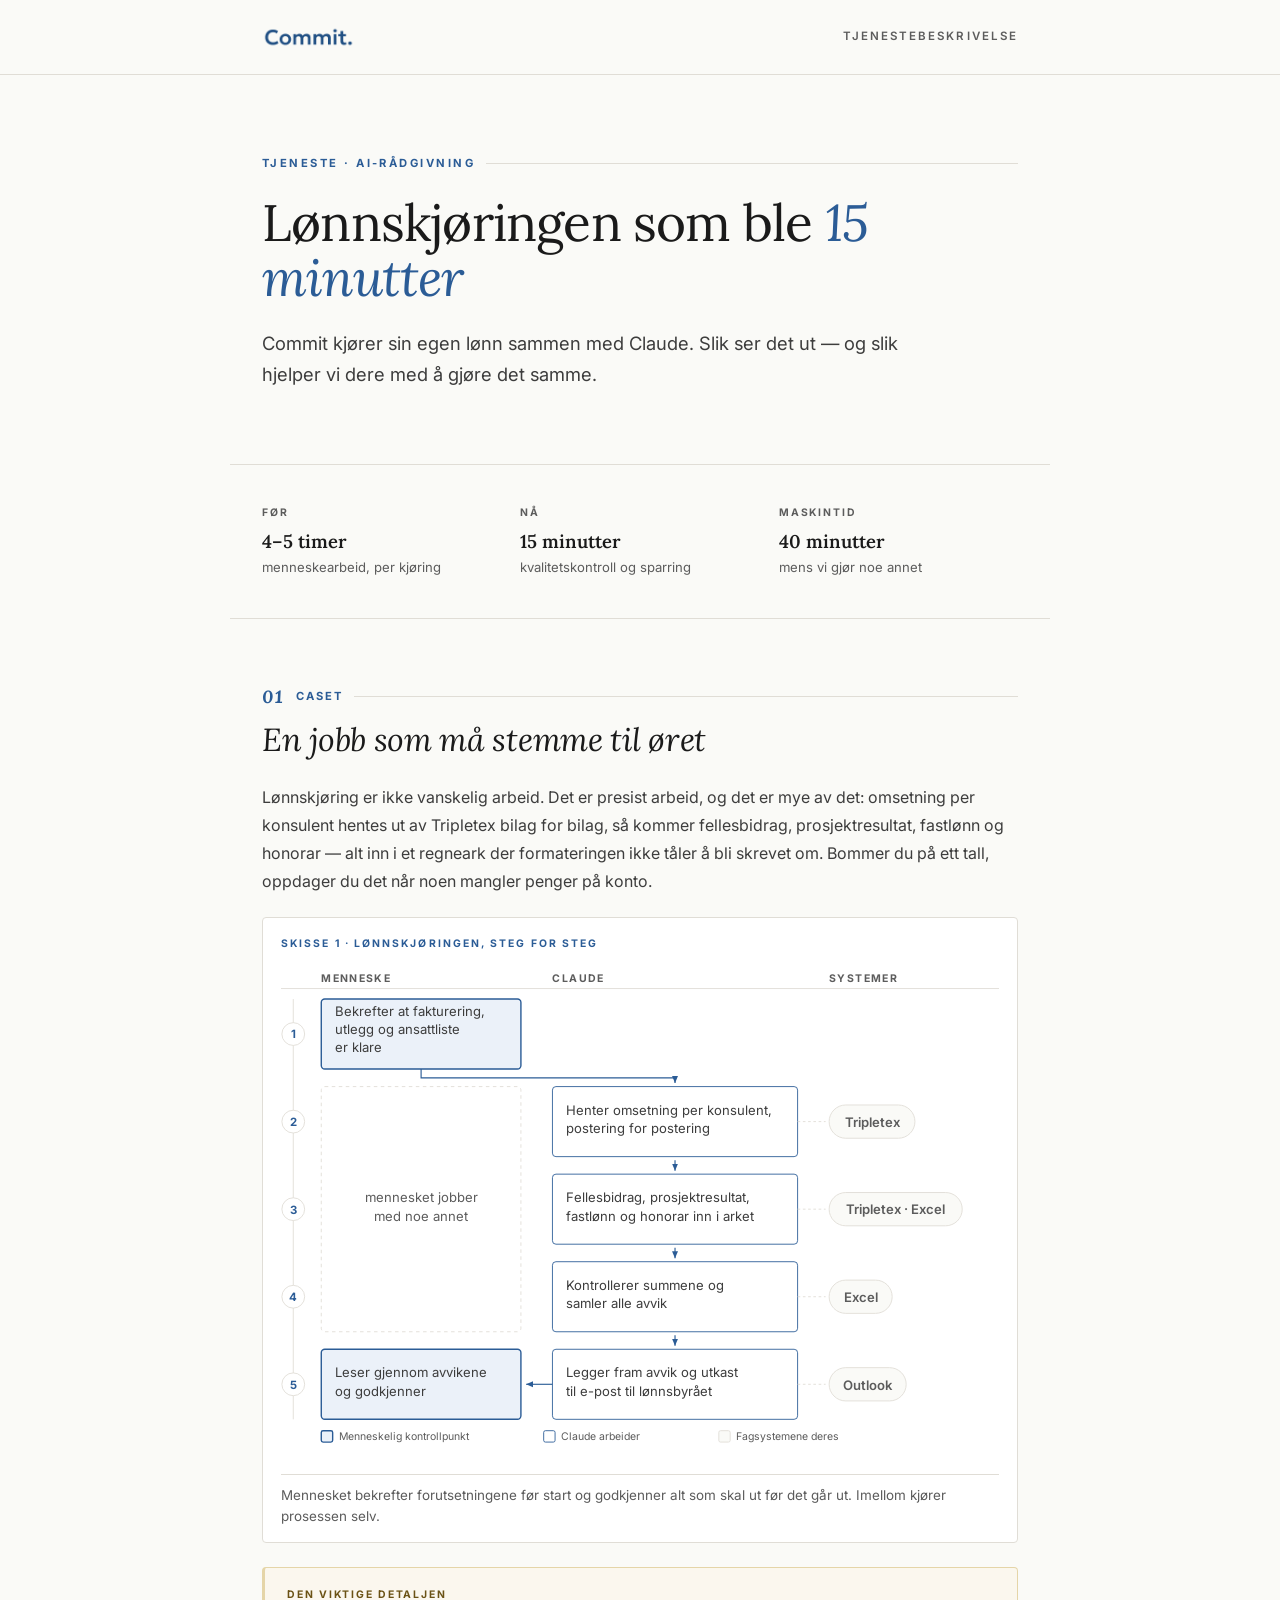
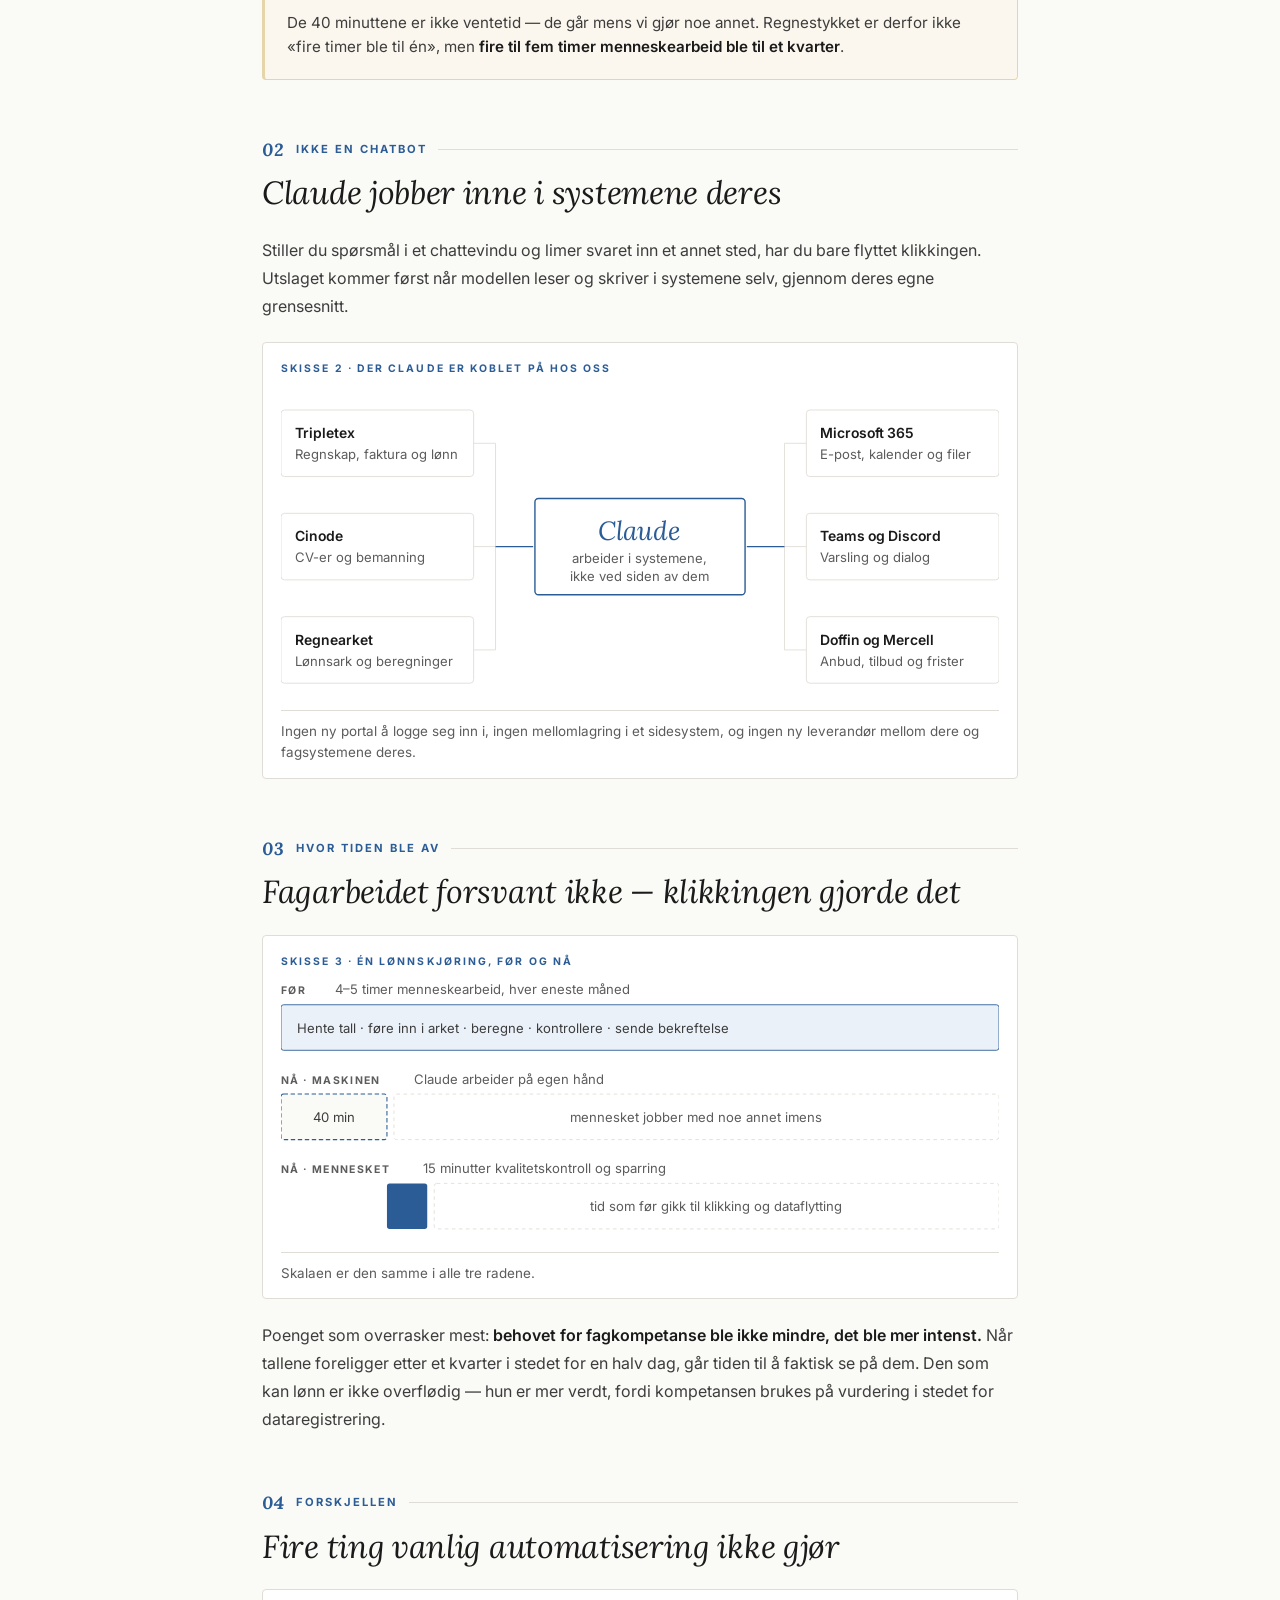
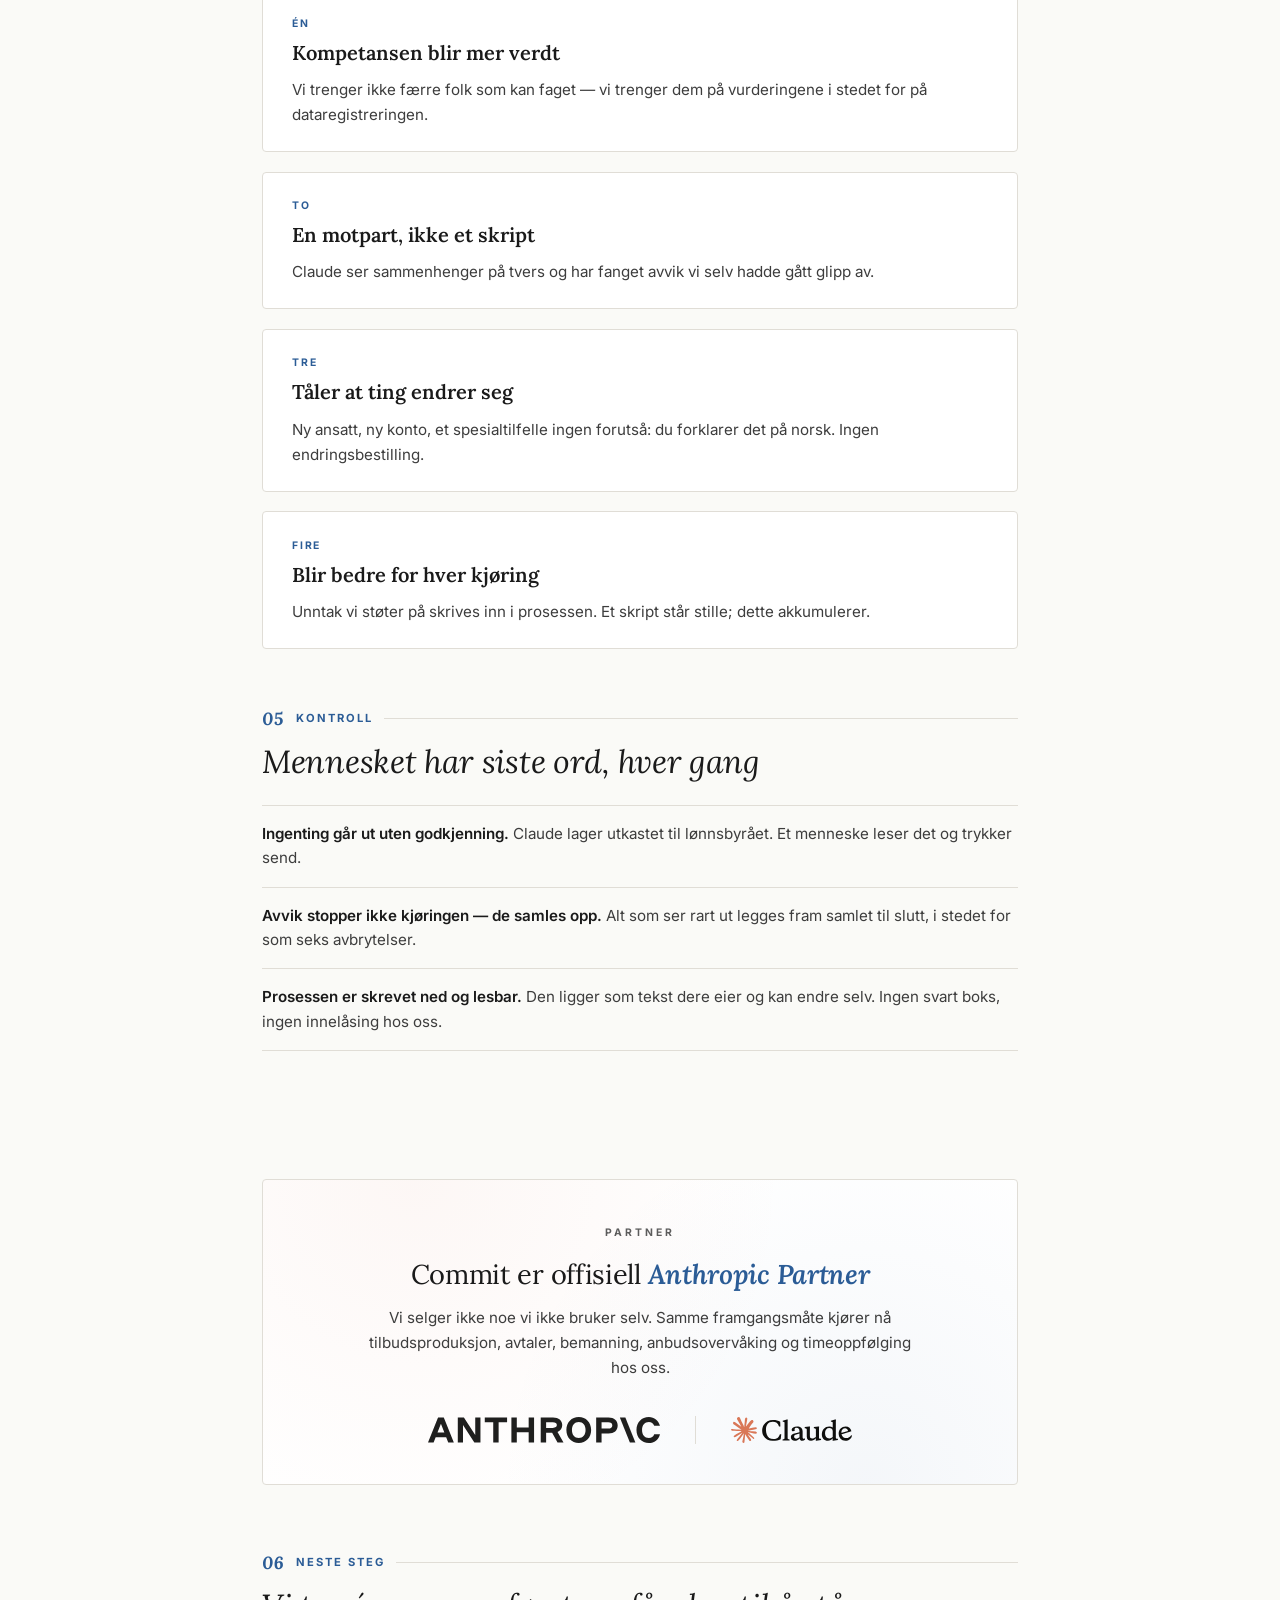
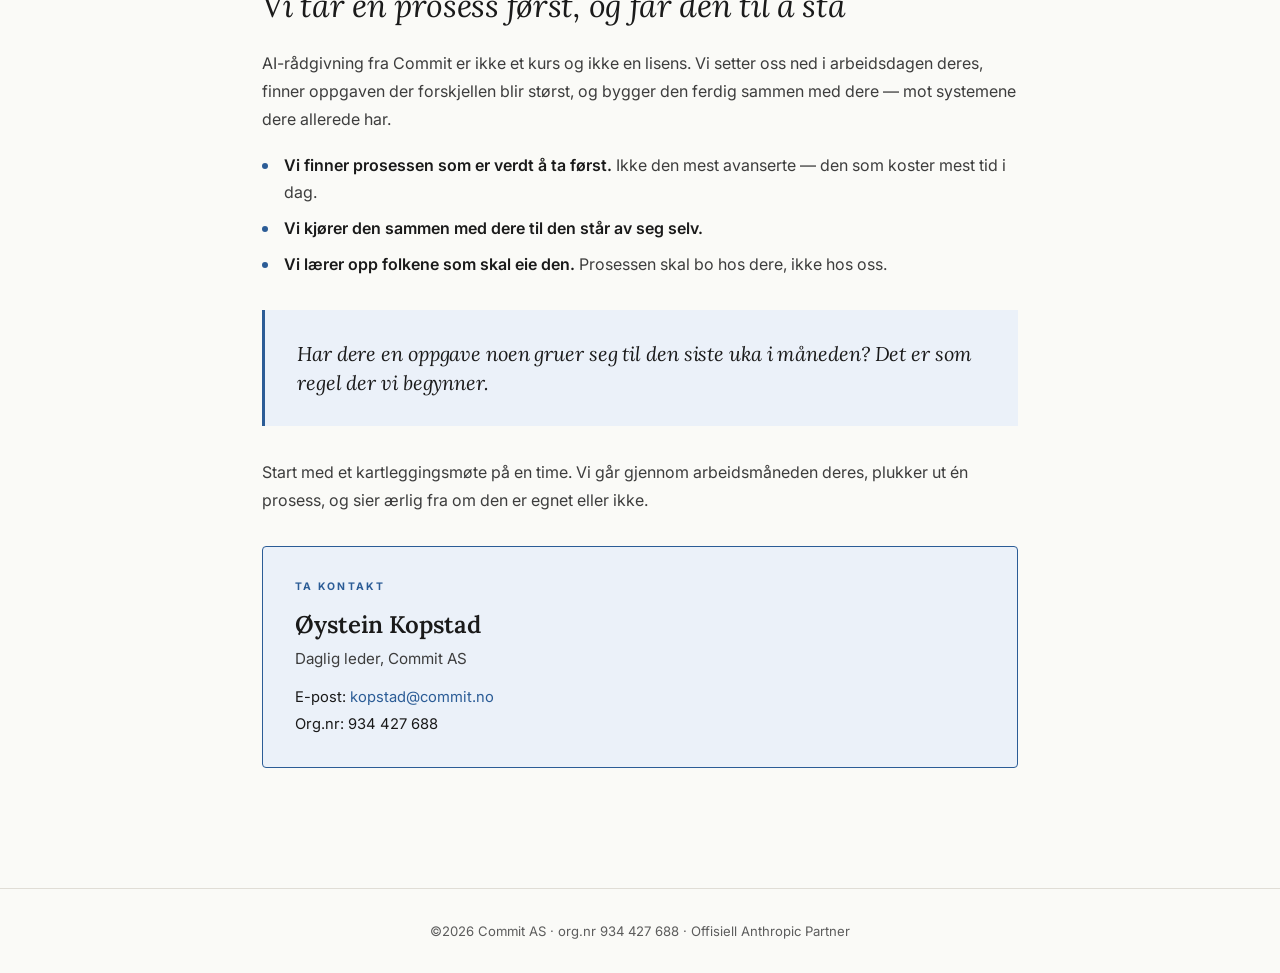
==== commit ebdbb39e: "Legg til tittel i kontaktkortet «Daglig leder, Commit AS» under navnet.  Co-Authored-By: Claude Opus" ====
--- a/index.html
+++ b/index.html
@@ -1469,7 +1469,7 @@
     <div class="contact-card">
       <div class="contact-label">Ta kontakt</div>
       <div class="contact-name">Øystein Kopstad</div>
-      <div class="contact-role">Commit AS</div>
+      <div class="contact-role">Daglig leder, Commit AS</div>
       <div class="contact-detail">E-post: <a href="mailto:kopstad@commit.no">kopstad@commit.no</a></div>
       <div class="contact-detail">Org.nr: 934&nbsp;427&nbsp;688</div>
     </div>
